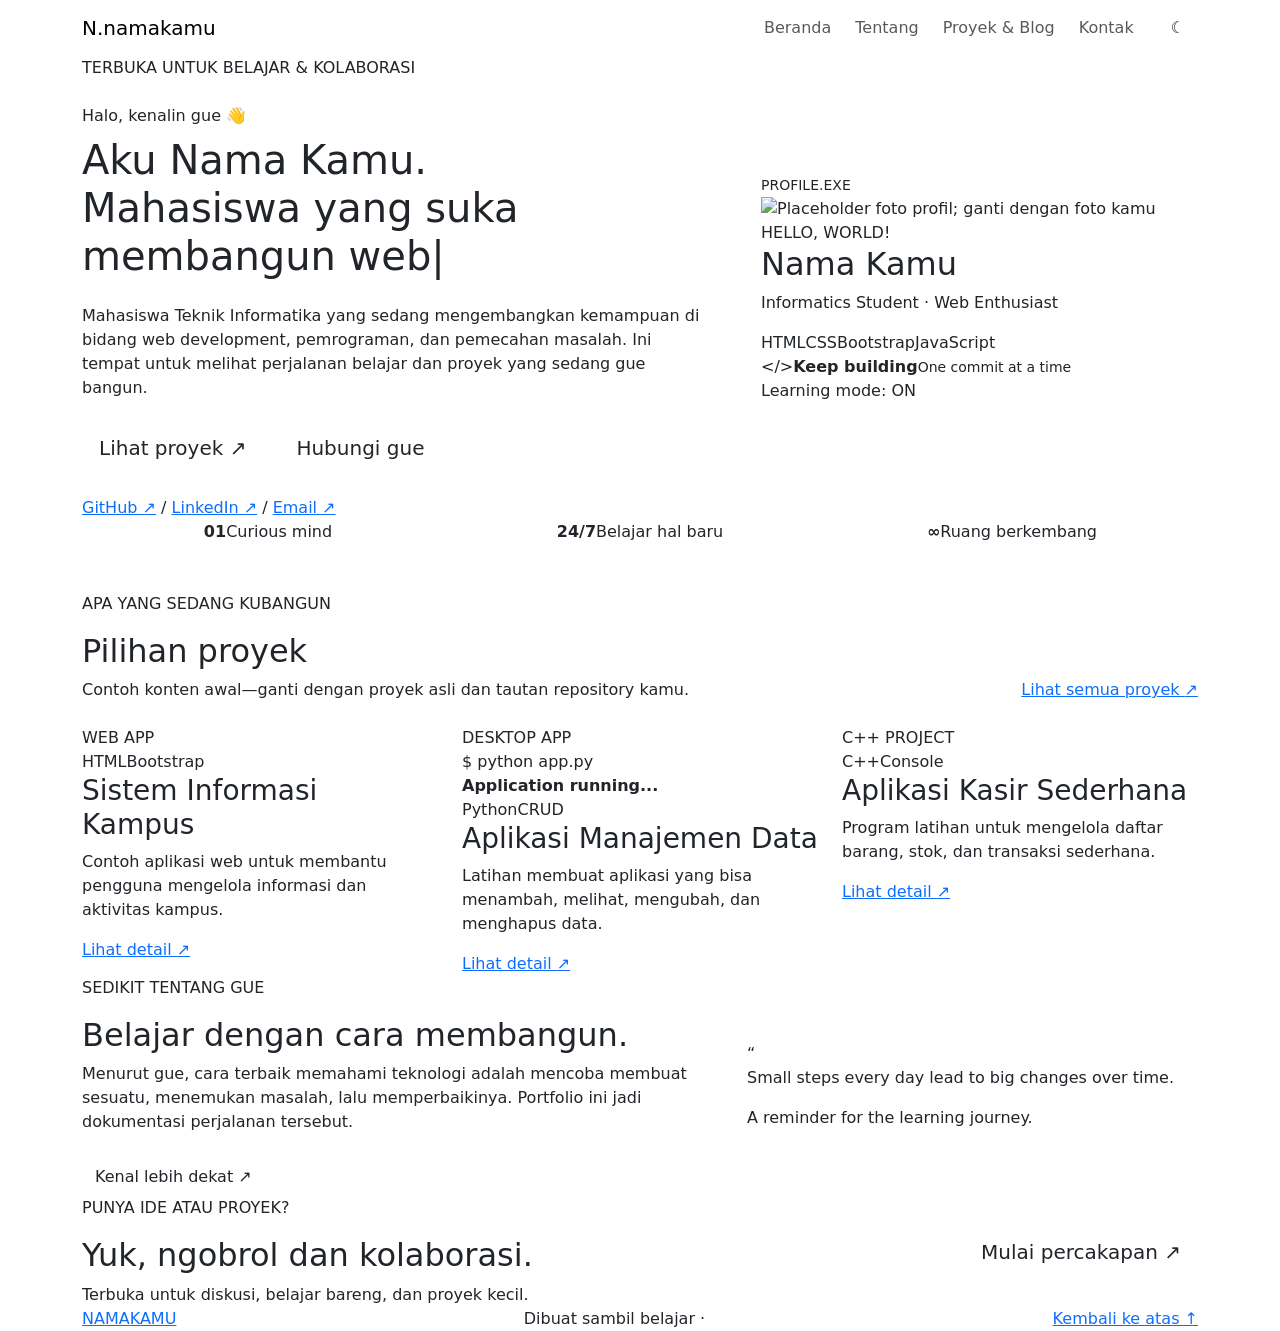
==== index.html @ f9987d11 "add index" ====
<!doctype html>
<html lang="id" data-bs-theme="light">
<head>
  <meta charset="utf-8">
  <meta name="viewport" content="width=device-width, initial-scale=1">
  <meta name="description" content="Portfolio dan CV online mahasiswa Teknik Informatika.">
  <meta name="theme-color" content="#f7f8fc">
  <title>Beranda | Nama Kamu — Portfolio</title>
  <link rel="icon" type="image/svg+xml" href="assets/img/favicon.svg">
  <link href="https://cdn.jsdelivr.net/npm/bootstrap@5.3.8/dist/css/bootstrap.min.css" rel="stylesheet">
  <link rel="stylesheet" href="assets/css/style.css">
</head>
<body data-page="home">
  <div class="top-progress" id="topProgress"></div>
  <nav class="navbar navbar-expand-lg site-navbar sticky-top">
    <div class="container">
      <a class="navbar-brand brand-mark" href="index.html"><span class="brand-symbol">N.</span><span>nama<span class="brand-muted">kamu</span></span></a>
      <button class="navbar-toggler" type="button" data-bs-toggle="collapse" data-bs-target="#mainNav" aria-controls="mainNav" aria-expanded="false" aria-label="Buka navigasi"><span class="navbar-toggler-icon"></span></button>
      <div class="collapse navbar-collapse" id="mainNav">
        <ul class="navbar-nav ms-auto align-items-lg-center gap-lg-2">
          <li class="nav-item"><a class="nav-link" data-nav="home" href="index.html">Beranda</a></li>
          <li class="nav-item"><a class="nav-link" data-nav="about" href="about.html">Tentang</a></li>
          <li class="nav-item"><a class="nav-link" data-nav="blog" href="blog.html">Proyek & Blog</a></li>
          <li class="nav-item"><a class="nav-link" data-nav="contact" href="kontak.html">Kontak</a></li>
          <li class="nav-item ms-lg-2"><button class="btn btn-theme" type="button" data-theme-toggle aria-label="Ubah tema"><span data-theme-icon>☾</span><span class="d-lg-none ms-2" data-theme-label>Mode gelap</span></button></li>
        </ul>
      </div>
    </div>
  </nav>

  <main>
    <section class="hero-section section-pad">
      <div class="container">
        <div class="row align-items-center g-5">
          <div class="col-lg-7 order-2 order-lg-1">
            <div class="eyebrow"><span class="status-dot"></span> TERBUKA UNTUK BELAJAR & KOLABORASI</div>
            <p class="hero-kicker mt-4 mb-2">Halo, kenalin gue 👋</p>
            <h1 class="hero-title">Aku <span class="text-gradient">Nama Kamu.</span><br>Mahasiswa yang suka<br><span class="typed-wrap"><span id="typedRole">membangun web</span><span class="typing-caret">|</span></span></h1>
            <p class="hero-copy mt-4">Mahasiswa Teknik Informatika yang sedang mengembangkan kemampuan di bidang web development, pemrograman, dan pemecahan masalah. Ini tempat untuk melihat perjalanan belajar dan proyek yang sedang gue bangun.</p>
            <div class="d-flex flex-wrap gap-3 mt-4">
              <a class="btn btn-accent btn-lg" href="blog.html">Lihat proyek <span aria-hidden="true">↗</span></a>
              <a class="btn btn-outline-soft btn-lg" href="kontak.html">Hubungi gue</a>
            </div>
            <div class="social-row mt-4">
              <a href="https://github.com/USERNAME" target="_blank" rel="noreferrer">GitHub ↗</a>
              <span class="social-separator">/</span>
              <a href="https://www.linkedin.com/in/USERNAME" target="_blank" rel="noreferrer">LinkedIn ↗</a>
              <span class="social-separator">/</span>
              <a href="mailto:nama@email.com">Email ↗</a>
            </div>
          </div>
          <div class="col-lg-5 order-1 order-lg-2">
            <div class="hero-visual mx-auto">
              <div class="visual-orbit orbit-one"></div><div class="visual-orbit orbit-two"></div>
              <div class="profile-card">
                <div class="profile-card-top"><span></span><span></span><span></span><small>PROFILE.EXE</small></div>
                <img class="profile-photo" src="assets/img/profile-placeholder.svg" alt="Placeholder foto profil; ganti dengan foto kamu">
                <div class="profile-card-body">
                  <span class="mini-label">HELLO, WORLD!</span>
                  <h2>Nama Kamu</h2>
                  <p>Informatics Student · Web Enthusiast</p>
                  <div class="mini-chip-row"><span>HTML</span><span>CSS</span><span>Bootstrap</span><span>JavaScript</span></div>
                </div>
              </div>
              <div class="floating-note note-code"><span class="note-icon">&lt;/&gt;</span><span><strong>Keep building</strong><small>One commit at a time</small></span></div>
              <div class="floating-note note-status"><span class="status-dot"></span><span>Learning mode: ON</span></div>
            </div>
          </div>
        </div>
      </div>
    </section>

    <section class="quick-stats pb-5">
      <div class="container"><div class="stats-panel row g-0 text-center">
        <div class="col-4 stat-item"><strong>01</strong><span>Curious mind</span></div>
        <div class="col-4 stat-item"><strong>24/7</strong><span>Belajar hal baru</span></div>
        <div class="col-4 stat-item"><strong>∞</strong><span>Ruang berkembang</span></div>
      </div></div>
    </section>

    <section class="section-pad section-tint">
      <div class="container">
        <div class="section-heading d-flex flex-column flex-md-row justify-content-between align-items-md-end gap-3 mb-4">
          <div><p class="eyebrow">APA YANG SEDANG KUBANGUN</p><h2 class="section-title">Pilihan <span class="text-gradient">proyek</span></h2><p class="section-subtitle mb-0">Contoh konten awal—ganti dengan proyek asli dan tautan repository kamu.</p></div>
          <a class="text-link" href="blog.html">Lihat semua proyek <span aria-hidden="true">↗</span></a>
        </div>
        <div class="row g-4">
          <div class="col-md-6 col-lg-4"><article class="project-card h-100"><div class="project-art art-purple"><span class="art-label">WEB APP</span><div class="art-window"><i></i><i></i><i></i><div class="art-lines"></div><div class="art-blocks"><b></b><b></b><b></b></div></div></div><div class="project-content"><div class="tag-row"><span>HTML</span><span>Bootstrap</span></div><h3>Sistem Informasi Kampus</h3><p>Contoh aplikasi web untuk membantu pengguna mengelola informasi dan aktivitas kampus.</p><a class="text-link" href="blog.html">Lihat detail <span>↗</span></a></div></article></div>
          <div class="col-md-6 col-lg-4"><article class="project-card h-100"><div class="project-art art-green"><span class="art-label">DESKTOP APP</span><div class="terminal-art"><span>$</span> python app.py<br><b>Application running...</b><div class="terminal-row"></div><div class="terminal-row short"></div></div></div><div class="project-content"><div class="tag-row"><span>Python</span><span>CRUD</span></div><h3>Aplikasi Manajemen Data</h3><p>Latihan membuat aplikasi yang bisa menambah, melihat, mengubah, dan menghapus data.</p><a class="text-link" href="blog.html">Lihat detail <span>↗</span></a></div></article></div>
          <div class="col-md-6 col-lg-4"><article class="project-card h-100"><div class="project-art art-orange"><span class="art-label">C++ PROJECT</span><div class="book-art"><div class="book book-a"></div><div class="book book-b"></div><div class="book book-c"></div></div></div><div class="project-content"><div class="tag-row"><span>C++</span><span>Console</span></div><h3>Aplikasi Kasir Sederhana</h3><p>Program latihan untuk mengelola daftar barang, stok, dan transaksi sederhana.</p><a class="text-link" href="blog.html">Lihat detail <span>↗</span></a></div></article></div>
        </div>
      </div>
    </section>

    <section class="section-pad"><div class="container"><div class="about-strip row align-items-center g-4"><div class="col-lg-7"><p class="eyebrow">SEDIKIT TENTANG GUE</p><h2 class="section-title">Belajar dengan cara <span class="text-gradient">membangun.</span></h2><p class="section-subtitle">Menurut gue, cara terbaik memahami teknologi adalah mencoba membuat sesuatu, menemukan masalah, lalu memperbaikinya. Portfolio ini jadi dokumentasi perjalanan tersebut.</p><a class="btn btn-outline-soft mt-2" href="about.html">Kenal lebih dekat <span>↗</span></a></div><div class="col-lg-5"><div class="quote-card"><span class="quote-mark">“</span><p>Small steps every day lead to big changes over time.</p><span class="quote-caption">A reminder for the learning journey.</span></div></div></div></div></section>

    <section class="section-pad pt-0"><div class="container"><div class="contact-banner d-flex flex-column flex-md-row align-items-md-center justify-content-between gap-4"><div><p class="eyebrow">PUNYA IDE ATAU PROYEK?</p><h2 class="mb-2">Yuk, ngobrol dan <span class="text-gradient">kolaborasi.</span></h2><p class="mb-0 muted-copy">Terbuka untuk diskusi, belajar bareng, dan proyek kecil.</p></div><a class="btn btn-accent btn-lg flex-shrink-0" href="kontak.html">Mulai percakapan ↗</a></div></div></section>
  </main>

  <footer class="site-footer"><div class="container d-flex flex-column flex-md-row align-items-center justify-content-between gap-2"><a class="footer-brand" href="index.html">NAMA<span>KAMU</span></a><p class="mb-0">Dibuat sambil belajar · <span data-year></span></p><a href="#top" class="back-top">Kembali ke atas ↑</a></div></footer>
  <script src="https://cdn.jsdelivr.net/npm/bootstrap@5.3.8/dist/js/bootstrap.bundle.min.js"></script>
  <script src="assets/js/main.js"></script>
</body>
</html>
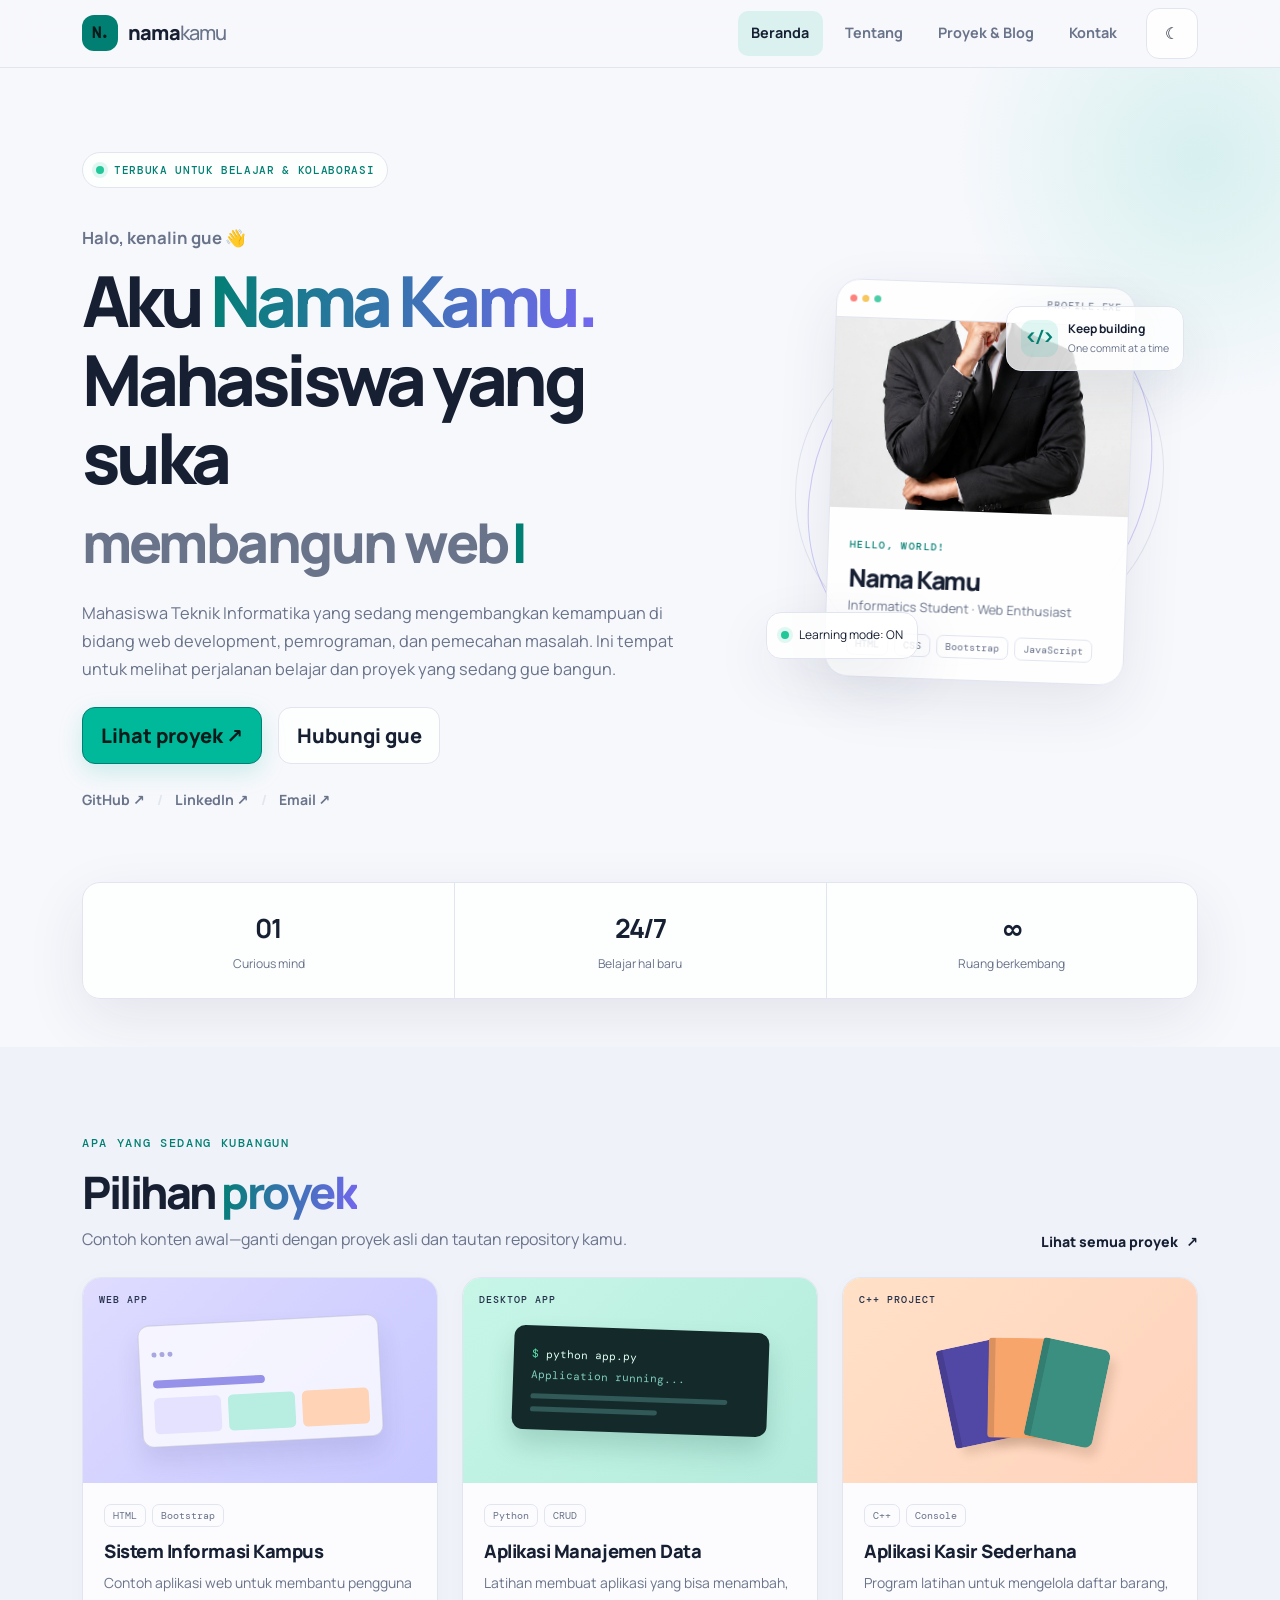
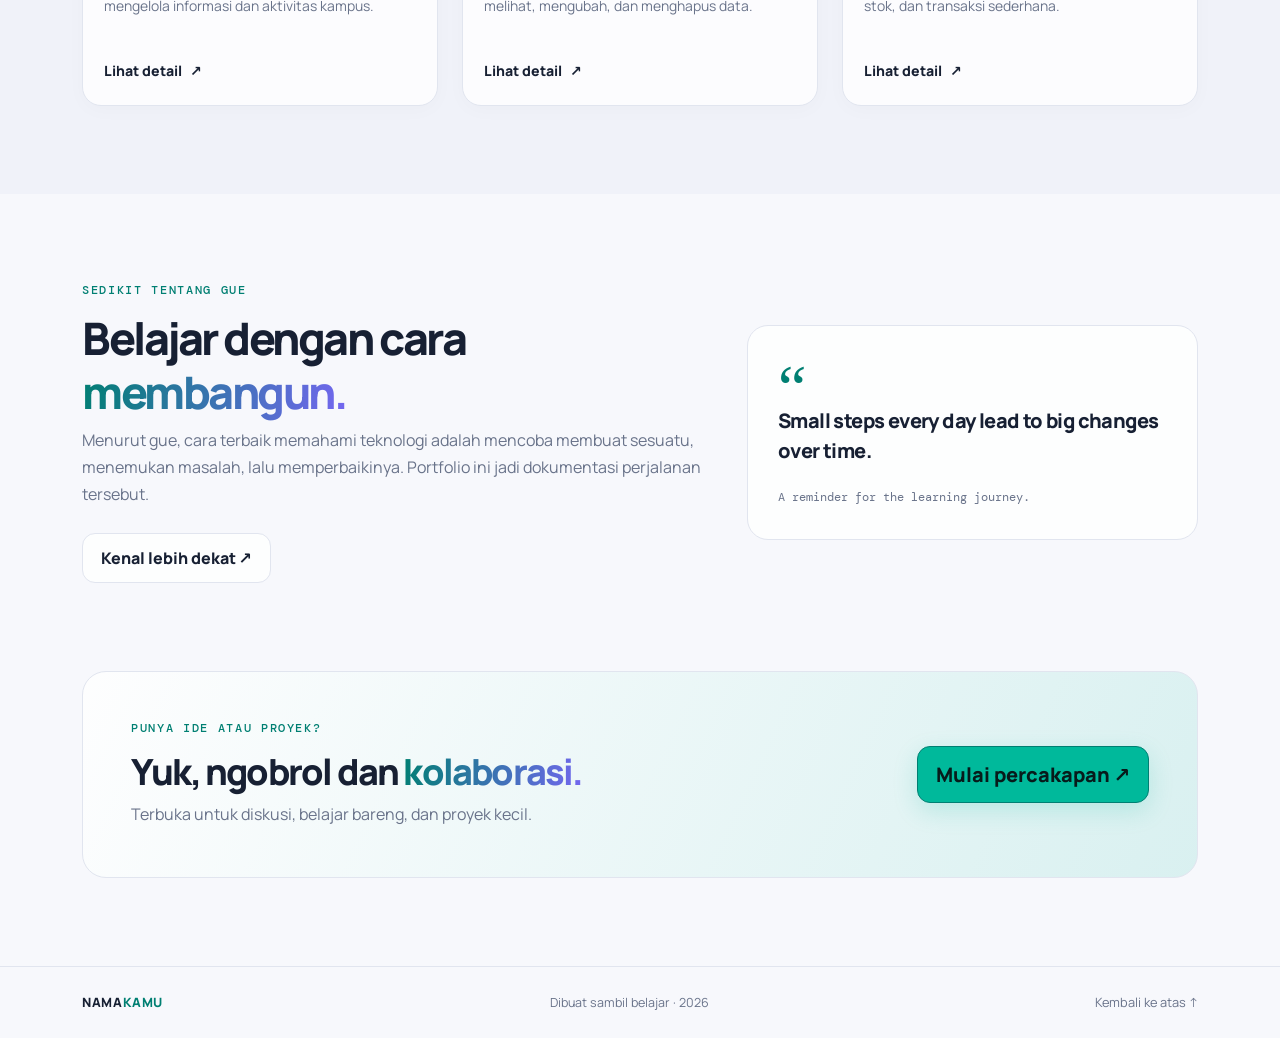
==== commit a7dac7f0: "update CV" ====
--- a/index.html
+++ b/index.html
@@ -6,7 +6,7 @@
   <meta name="description" content="Portfolio dan CV online mahasiswa Teknik Informatika.">
   <meta name="theme-color" content="#f7f8fc">
   <title>Beranda | Nama Kamu — Portfolio</title>
-  <link rel="icon" type="image/svg+xml" href="assets/img/favicon.svg">
+  <link rel="icon" type="image/svg+xml" href="assets/img/logo.webp">
   <link href="https://cdn.jsdelivr.net/npm/bootstrap@5.3.8/dist/css/bootstrap.min.css" rel="stylesheet">
   <link rel="stylesheet" href="assets/css/style.css">
 </head>
@@ -54,7 +54,7 @@
               <div class="visual-orbit orbit-one"></div><div class="visual-orbit orbit-two"></div>
               <div class="profile-card">
                 <div class="profile-card-top"><span></span><span></span><span></span><small>PROFILE.EXE</small></div>
-                <img class="profile-photo" src="assets/img/profile-placeholder.svg" alt="Placeholder foto profil; ganti dengan foto kamu">
+                <img class="profile-photo" src="assets/img/foto-diri.webp" alt="Placeholder foto profil; ganti dengan foto kamu">
                 <div class="profile-card-body">
                   <span class="mini-label">HELLO, WORLD!</span>
                   <h2>Nama Kamu</h2>
--- a/assets/css/style.css
+++ b/assets/css/style.css
@@ -0,0 +1,124 @@
+@import url('https://fonts.googleapis.com/css2?family=DM+Mono:wght@400;500&family=Manrope:wght@400;500;600;700;800&display=swap');
+
+:root {
+  --site-bg: #f7f8fc;
+  --section-bg: #f0f2f9;
+  --card-bg: rgba(255,255,255,.82);
+  --nav-bg: rgba(247,248,252,.88);
+  --text: #172033;
+  --muted: #69738a;
+  --line: #e1e5ef;
+  --accent: #007f72;
+  --accent-bright: #00b99b;
+  --accent-soft: rgba(0,185,155,.12);
+  --purple: #7467f0;
+  --shadow: 0 20px 60px rgba(35,46,80,.09);
+}
+:root[data-bs-theme="dark"] {
+  --site-bg: #0b1020;
+  --section-bg: #10172b;
+  --card-bg: rgba(21,29,51,.92);
+  --nav-bg: rgba(11,16,32,.88);
+  --text: #edf2ff;
+  --muted: #a3aec6;
+  --line: #28324a;
+  --accent: #55e1c4;
+  --accent-bright: #55e1c4;
+  --accent-soft: rgba(85,225,196,.12);
+  --purple: #9e94ff;
+  --shadow: 0 20px 60px rgba(0,0,0,.2);
+  color-scheme: dark;
+}
+* { box-sizing: border-box; }
+html { scroll-behavior: smooth; scroll-padding-top: 88px; }
+body { margin: 0; background: var(--site-bg); color: var(--text); font-family: 'Manrope', system-ui, -apple-system, sans-serif; line-height: 1.7; transition: background .25s ease, color .25s ease; }
+a { color: inherit; }
+::selection { background: rgba(0,185,155,.25); }
+.top-progress { position: fixed; z-index: 1100; top: 0; left: 0; height: 3px; width: 0; background: linear-gradient(90deg,var(--accent-bright),var(--purple)); }
+.site-navbar { background: var(--nav-bg); backdrop-filter: blur(18px); border-bottom: 1px solid var(--line); }
+.brand-mark { display: inline-flex; align-items: center; gap: 10px; font-weight: 800; letter-spacing: -.04em; color: var(--text); }
+.brand-mark:hover { color: var(--text); }
+.brand-symbol { display: inline-grid; place-items: center; width: 36px; height: 36px; border-radius: 12px; background: var(--accent); color: #071b1b; font-family: 'DM Mono', monospace; font-size: 15px; }
+.brand-muted { color: var(--muted); font-weight: 500; }
+.navbar-nav .nav-link { padding: .65rem .85rem !important; font-size: .9rem; font-weight: 700; color: var(--muted); border-radius: 10px; }
+.navbar-nav .nav-link:hover, .navbar-nav .nav-link.active { color: var(--text); background: var(--accent-soft); }
+.btn-theme { border: 1px solid var(--line); color: var(--text); background: var(--card-bg); border-radius: 12px; min-width: 42px; min-height: 42px; }
+.btn-theme:hover { border-color: var(--accent); color: var(--text); }
+.navbar-toggler { border-color: var(--line); }
+:root[data-bs-theme="dark"] .navbar-toggler-icon { filter: invert(1); }
+.section-pad { padding: 88px 0; }
+.hero-section { position: relative; overflow: hidden; padding: 84px 0 70px; }
+.hero-section::before { content: ''; position: absolute; width: 520px; height: 520px; border-radius: 50%; right: -180px; top: -170px; background: radial-gradient(circle,rgba(0,185,155,.13),transparent 68%); pointer-events: none; }
+.eyebrow { color: var(--accent); font: 500 .74rem/1.5 'DM Mono', monospace; letter-spacing: .14em; margin-bottom: 12px; }
+.status-dot { display: inline-block; width: 8px; height: 8px; flex-shrink: 0; border-radius: 50%; background: #23c89a; box-shadow: 0 0 0 4px rgba(35,200,154,.13); }
+.hero-section .eyebrow { display: inline-flex; align-items: center; gap: 10px; padding: 9px 13px; border: 1px solid var(--line); border-radius: 99px; background: var(--card-bg); letter-spacing: .06em; font-size: .68rem; }
+.hero-kicker { font-size: 1.05rem; color: var(--muted); font-weight: 700; }
+.hero-title { font-size: clamp(2.6rem,5.5vw,4.65rem); font-weight: 800; letter-spacing: -.065em; line-height: 1.12; max-width: 760px; }
+.text-gradient { background: linear-gradient(100deg,var(--accent),var(--purple)); -webkit-background-clip: text; background-clip: text; color: transparent; }
+.typed-wrap { color: var(--muted); font-size: .78em; letter-spacing: -.045em; }
+.typing-caret { display: inline-block; color: var(--accent); margin-left: 3px; animation: blink 1s steps(2,start) infinite; }
+@keyframes blink { to { visibility: hidden; } }
+.hero-copy { max-width: 610px; color: var(--muted); font-size: 1.02rem; }
+.btn { font-weight: 800; border-radius: 13px; padding: .78rem 1.1rem; transition: transform .2s ease, box-shadow .2s ease; }
+.btn:hover { transform: translateY(-2px); }
+.btn-accent { border: 1px solid var(--accent); color: #071b1b; background: var(--accent-bright); box-shadow: 0 8px 25px rgba(0,185,155,.18); }
+:root[data-bs-theme="dark"] .btn-accent { color: #071b1b; }
+.btn-accent:hover, .btn-accent:focus { color: #071b1b; background: var(--accent); border-color: var(--accent); box-shadow: 0 12px 30px rgba(0,185,155,.22); }
+.btn-outline-soft { border: 1px solid var(--line); background: var(--card-bg); color: var(--text); }
+.btn-outline-soft:hover { border-color: var(--accent); color: var(--text); background: var(--accent-soft); }
+.social-row { display: flex; align-items: center; gap: 12px; flex-wrap: wrap; font-size: .88rem; font-weight: 700; }
+.social-row a { color: var(--muted); text-decoration: none; }
+.social-row a:hover, .text-link:hover { color: var(--accent); }
+.social-separator { color: var(--line); }
+.hero-visual { position: relative; width: min(100%,400px); min-height: 425px; display: grid; place-items: center; }
+.visual-orbit { position: absolute; border: 1px solid var(--line); border-radius: 50%; transform: rotate(-25deg); }
+.orbit-one { width: 375px; height: 340px; }
+.orbit-two { width: 320px; height: 390px; border-color: rgba(116,103,240,.32); transform: rotate(35deg); }
+.profile-card { position: relative; z-index: 2; width: min(78%,300px); overflow: hidden; border: 1px solid var(--line); border-radius: 24px; background: var(--card-bg); backdrop-filter: blur(20px); box-shadow: var(--shadow); transform: rotate(2deg); }
+.profile-card-top { height: 38px; padding: 0 13px; display: flex; align-items: center; gap: 5px; border-bottom: 1px solid var(--line); }
+.profile-card-top > span { width: 7px; height: 7px; border-radius: 50%; background: #ff7f79; }
+.profile-card-top > span:nth-child(2) { background: #f7c65c; }.profile-card-top > span:nth-child(3) { background: #4bcea7; }
+.profile-card-top small { margin-left: auto; font: 10px 'DM Mono',monospace; letter-spacing: .08em; color: var(--muted); }
+.profile-photo { display: block; width: 100%; height: 190px; object-fit: cover; background: linear-gradient(135deg,#d4faf0,#e1deff); }
+.profile-card-body { padding: 21px; }
+.mini-label { color: var(--accent); font: 500 .65rem 'DM Mono',monospace; letter-spacing: .13em; }
+.profile-card-body h2 { margin: 7px 0 2px; font-size: 1.55rem; font-weight: 800; letter-spacing: -.05em; }
+.profile-card-body p { margin-bottom: 15px; color: var(--muted); font-size: .8rem; }
+.mini-chip-row { display: flex; flex-wrap: wrap; gap: 6px; }
+.mini-chip-row span, .tag-row span { padding: 4px 8px; border: 1px solid var(--line); border-radius: 7px; color: var(--muted); font: .65rem 'DM Mono',monospace; }
+.floating-note { position: absolute; z-index: 4; display: flex; align-items: center; gap: 10px; padding: 12px 14px; border: 1px solid var(--line); border-radius: 15px; background: var(--card-bg); box-shadow: var(--shadow); font-size: .75rem; }
+.note-code { top: 36px; right: -4px; }.note-icon { display: grid; place-items: center; width: 37px; height: 37px; background: var(--accent-soft); color: var(--accent); border-radius: 11px; font: 700 .95rem 'DM Mono',monospace; }
+.floating-note strong, .floating-note small { display: block; }.floating-note small { color: var(--muted); margin-top: 1px; }.note-status { bottom: 36px; left: -14px; }
+.stats-panel { overflow: hidden; border: 1px solid var(--line); background: var(--card-bg); border-radius: 18px; box-shadow: var(--shadow); }
+.stat-item { padding: 23px 12px; display: flex; flex-direction: column; gap: 3px; }.stat-item + .stat-item { border-left: 1px solid var(--line); }.stat-item strong { font-size: 1.65rem; letter-spacing: -.05em; }.stat-item span { color: var(--muted); font-size: .76rem; }
+.section-tint { background: var(--section-bg); }
+.section-title { font-size: clamp(1.85rem,4vw,2.8rem); font-weight: 800; letter-spacing: -.055em; line-height: 1.2; }
+.section-subtitle, .muted-copy { color: var(--muted); }
+.section-subtitle { max-width: 670px; }
+.text-link { display: inline-flex; align-items: center; gap: 8px; font-weight: 800; font-size: .88rem; text-decoration: none; color: var(--text); transition: color .2s ease; }
+.project-card { overflow: hidden; border: 1px solid var(--line); border-radius: 19px; background: var(--card-bg); box-shadow: 0 4px 20px rgba(20,32,60,.025); transition: transform .25s ease, box-shadow .25s ease, border-color .25s ease; }
+.project-card:hover { transform: translateY(-6px); border-color: rgba(0,185,155,.45); box-shadow: var(--shadow); }
+.project-art { position: relative; height: 205px; display: grid; place-items: center; overflow: hidden; }
+.art-purple { background: linear-gradient(135deg,#dfdcff,#c6c7ff); }.art-green { background: linear-gradient(135deg,#c7f6e7,#b4ebdc); }.art-orange { background: linear-gradient(135deg,#ffe1c7,#ffd2bc); }.art-blue { background: linear-gradient(135deg,#c5e7ff,#d9ddff); }.art-yellow { background: linear-gradient(135deg,#fff0ba,#ffe0a4); }.art-pink { background: linear-gradient(135deg,#ffd5e7,#dfd5ff); }
+.art-label { position: absolute; top: 15px; left: 16px; font: 500 .62rem 'DM Mono',monospace; color: #24304b; letter-spacing: .1em; }
+.art-window { width: 68%; min-height: 122px; border: 1px solid rgba(45,45,88,.17); border-radius: 11px; background: rgba(255,255,255,.75); box-shadow: 0 15px 25px rgba(61,58,120,.12); padding: 12px; transform: rotate(-3deg); }
+.art-window i { display: inline-block; width: 5px; height: 5px; margin-right: 3px; border-radius: 50%; background: #a9a7df; }.art-lines { width: 52%; height: 8px; margin: 15px 0 10px; border-radius: 10px; background: #9692e9; }.art-blocks { display: flex; gap: 7px; }.art-blocks b { display: block; height: 36px; flex: 1; border-radius: 5px; background: #e5e2ff; }.art-blocks b:nth-child(2) { background: #b7eee1; }.art-blocks b:nth-child(3) { background: #ffd3b6; }
+.terminal-art { width: 72%; padding: 18px; border-radius: 11px; background: #142a2a; color: #e1fff4; box-shadow: 0 15px 26px rgba(30,90,75,.2); font: .69rem/1.9 'DM Mono',monospace; transform: rotate(2deg); }.terminal-art > span { color: #59e3ac; }.terminal-art > b { color: #82cfc0; font-weight: 400; }.terminal-row { height: 5px; margin-top: 8px; border-radius: 9px; background: #315957; width: 90%; }.terminal-row.short { width: 58%; }
+.book-art { position: relative; width: 170px; height: 135px; }.book { position: absolute; bottom: 5px; width: 69px; height: 100px; border-radius: 4px 8px 8px 4px; box-shadow: 7px 8px 10px rgba(91,51,28,.15); border-left: 7px solid rgba(0,0,0,.12); }.book-a { left: 10px; transform: rotate(-12deg); background: #5147a5; }.book-b { left: 53px; bottom: 10px; transform: rotate(1deg); background: #f8a56b; }.book-c { left: 98px; transform: rotate(12deg); background: #3a8f80; }
+.browser-art { width: 69%; height: 127px; position: relative; background: rgba(255,255,255,.85); border: 1px solid rgba(43,61,97,.16); border-radius: 10px; box-shadow: 0 14px 24px rgba(43,61,97,.12); transform: rotate(3deg); }.browser-head { height: 18px; border-bottom: 1px solid #dfe3ee; }.browser-avatar { margin: 15px; float: left; width: 42px; height: 42px; border-radius: 50%; background: linear-gradient(135deg,#a7e9d8,#aba2f5); }.browser-lines { padding-top: 16px; }.browser-lines i { display: block; width: 54%; height: 5px; border-radius: 9px; background: #ccd2e6; margin-bottom: 7px; }.browser-lines i:first-child { width: 70%; background: #8c85e7; }
+.notes-art { display: flex; flex-direction: column; width: 62%; min-height: 123px; padding: 15px 20px; border-radius: 8px; background: #fffdf5; color: #32384b; box-shadow: 0 12px 22px rgba(101,78,28,.12); transform: rotate(-3deg); }.notes-art b { font: 1.15rem 'DM Mono',monospace; color: #8475d6; }.notes-art span { font-weight: 800; font-size: .85rem; margin-bottom: 6px; }.notes-art i { display: block; width: 90%; height: 4px; background: #e8e4d5; border-radius: 5px; margin: 4px 0; }.notes-art i:last-child { width: 60%; }
+.project-content { padding: 21px; }.tag-row { display: flex; gap: 6px; flex-wrap: wrap; margin-bottom: 13px; }.project-content h2, .project-content h3 { font-size: 1.15rem; letter-spacing: -.025em; font-weight: 800; }.project-content p { min-height: 70px; color: var(--muted); font-size: .87rem; }.project-actions { display: flex; justify-content: space-between; align-items: center; flex-wrap: wrap; gap: 12px; margin-top: 18px; }.code-link { font-size: .78rem; color: var(--muted); text-decoration: none; }
+.quote-card { padding: 30px; border-radius: 21px; background: var(--card-bg); border: 1px solid var(--line); }.quote-mark { color: var(--accent); display: block; font-size: 4rem; height: 50px; line-height: 1; font-family: Georgia,serif; }.quote-card p { font-size: 1.25rem; line-height: 1.5; font-weight: 800; letter-spacing: -.03em; }.quote-caption { color: var(--muted); font: .72rem 'DM Mono',monospace; }
+.contact-banner { padding: clamp(25px,5vw,48px); border: 1px solid var(--line); border-radius: 24px; background: linear-gradient(115deg,var(--card-bg),var(--accent-soft)); }
+.contact-banner h2 { font-size: clamp(1.5rem,3vw,2.25rem); font-weight: 800; letter-spacing: -.05em; }
+.site-footer { border-top: 1px solid var(--line); padding: 25px 0; font-size: .8rem; color: var(--muted); }.footer-brand { text-decoration: none; font-weight: 800; letter-spacing: .05em; color: var(--text); }.footer-brand span { color: var(--accent); }.site-footer p { font-size: .78rem; }.back-top { color: var(--muted); text-decoration: none; }.back-top:hover { color: var(--accent); }
+.page-hero { padding: 78px 0 42px; }.page-title { font-size: clamp(2.7rem,6vw,4.6rem); font-weight: 800; letter-spacing: -.07em; line-height: 1.1; }.page-intro { max-width: 650px; color: var(--muted); font-size: 1.05rem; margin-top: 18px; }
+.surface-card { border: 1px solid var(--line); border-radius: 20px; padding: clamp(22px,3.5vw,36px); background: var(--card-bg); }.about-profile { text-align: center; }.about-avatar { width: 130px; height: 130px; object-fit: cover; border-radius: 32px; border: 1px solid var(--line); margin: 0 auto 18px; }.about-profile h2 { font-size: 1.5rem; font-weight: 800; }.profile-divider { height: 1px; background: var(--line); margin: 22px 0; }.about-profile p { text-align: left; font-size: .9rem; }.detail-label { color: var(--muted); font: .67rem 'DM Mono',monospace; letter-spacing: .08em; }
+.skill-card { height: 100%; padding: 22px; border: 1px solid var(--line); border-radius: 17px; background: var(--card-bg); transition: transform .2s ease,border-color .2s ease; }.skill-card:hover { transform: translateY(-4px); border-color: var(--accent); }.skill-icon { display: grid; place-items: center; width: 44px; height: 44px; margin-bottom: 18px; border-radius: 13px; color: var(--accent); background: var(--accent-soft); font: 700 .82rem 'DM Mono',monospace; }.skill-card h3 { font-size: 1rem; font-weight: 800; }.skill-card p { color: var(--muted); font-size: .8rem; margin: 0; }
+.timeline { max-width: 800px; border-left: 1px solid var(--line); margin-left: 9px; padding-left: 30px; }.timeline-item { position: relative; padding-bottom: 30px; }.timeline-item:last-child { padding-bottom: 0; }.timeline-dot { position: absolute; left: -36px; top: 5px; width: 11px; height: 11px; border: 3px solid var(--site-bg); box-sizing: content-box; border-radius: 50%; background: var(--accent); box-shadow: 0 0 0 1px var(--accent); }.timeline-meta { font: .7rem 'DM Mono',monospace; letter-spacing: .1em; color: var(--accent); margin-bottom: 6px; }.timeline-item h3 { font-size: 1.13rem; font-weight: 800; }.timeline-item p { color: var(--muted); margin-bottom: 0; max-width: 680px; }
+.filter-toolbar { border-bottom: 1px solid var(--line); padding-bottom: 20px; }.filter-group { display: flex; flex-wrap: wrap; gap: 8px; }.filter-btn { border: 1px solid var(--line); border-radius: 999px; padding: 8px 15px; color: var(--muted); background: var(--card-bg); font-size: .82rem; font-weight: 800; }.filter-btn:hover,.filter-btn.is-active { border-color: var(--accent); color: var(--text); background: var(--accent-soft); }.project-item[hidden] { display: none !important; }.empty-state { padding: 28px; text-align: center; border: 1px dashed var(--line); border-radius: 16px; color: var(--muted); }
+.contact-info-card { padding: clamp(22px,3.5vw,36px); border: 1px solid var(--line); border-radius: 20px; background: var(--section-bg); }.contact-info-card h2 { font-size: 1.5rem; font-weight: 800; }.contact-detail { display: flex; align-items: center; gap: 13px; padding: 18px 0; border-bottom: 1px solid var(--line); }.contact-icon { display: grid; place-items: center; flex: 0 0 42px; height: 42px; border: 1px solid var(--line); border-radius: 12px; color: var(--accent); background: var(--card-bg); font: 700 .83rem 'DM Mono',monospace; }.contact-detail div { min-width: 0; flex: 1; }.contact-detail small { display: block; font: .65rem 'DM Mono',monospace; color: var(--muted); letter-spacing: .1em; margin-bottom: 3px; }.contact-detail a { text-decoration: none; font-size: .84rem; font-weight: 800; overflow-wrap: anywhere; }.contact-detail a:hover { color: var(--accent); }.copy-btn { border: 1px solid var(--line); border-radius: 9px; color: var(--muted); background: var(--card-bg); width: 35px; height: 35px; }.copy-btn:hover { color: var(--accent); border-color: var(--accent); }.availability-note { display: flex; align-items: center; gap: 10px; margin-top: 24px; padding: 13px; border-radius: 12px; background: var(--accent-soft); color: var(--text); font-size: .78rem; }.copy-feedback { color: var(--accent); margin-top: 9px; }
+.form-label { font-size: .83rem; font-weight: 800; }.custom-input { border-color: var(--line); border-radius: 12px; padding: 12px 14px; background-color: var(--site-bg); color: var(--text); }.custom-input:focus { background-color: var(--site-bg); color: var(--text); border-color: var(--accent); box-shadow: 0 0 0 .2rem var(--accent-soft); }.custom-input::placeholder { color: var(--muted); opacity: .75; }.form-control.is-invalid,.was-validated .form-control:invalid { border-color: #dc5261; }
+@media (max-width: 991.98px) { .section-pad { padding: 68px 0; }.hero-section { padding-top: 58px; }.hero-visual { min-height: 385px; }.note-code { right: 0; }.note-status { left: 0; }.navbar-collapse { padding: 10px 0 14px; }.navbar-nav .nav-link { padding-left: 12px !important; } }
+@media (max-width: 575.98px) { .section-pad { padding: 55px 0; }.hero-section { padding-top: 42px; }.hero-title { font-size: clamp(2.45rem,12vw,3.55rem); }.hero-visual { min-height: 350px; }.profile-card { width: 76%; }.profile-photo { height: 160px; }.orbit-one { width: 300px; height: 290px; }.orbit-two { width: 260px; height: 330px; }.floating-note { padding: 9px 10px; }.note-code { top: 20px; right: -2px; }.note-status { bottom: 22px; left: -2px; }.stat-item { padding: 18px 5px; }.stat-item strong { font-size: 1.3rem; }.stat-item span { font-size: .65rem; }.project-content p { min-height: 0; }.page-hero { padding: 54px 0 30px; } }
+@media (prefers-reduced-motion: reduce) { *,*::before,*::after { scroll-behavior: auto !important; animation-duration: .01ms !important; animation-iteration-count: 1 !important; transition-duration: .01ms !important; } }
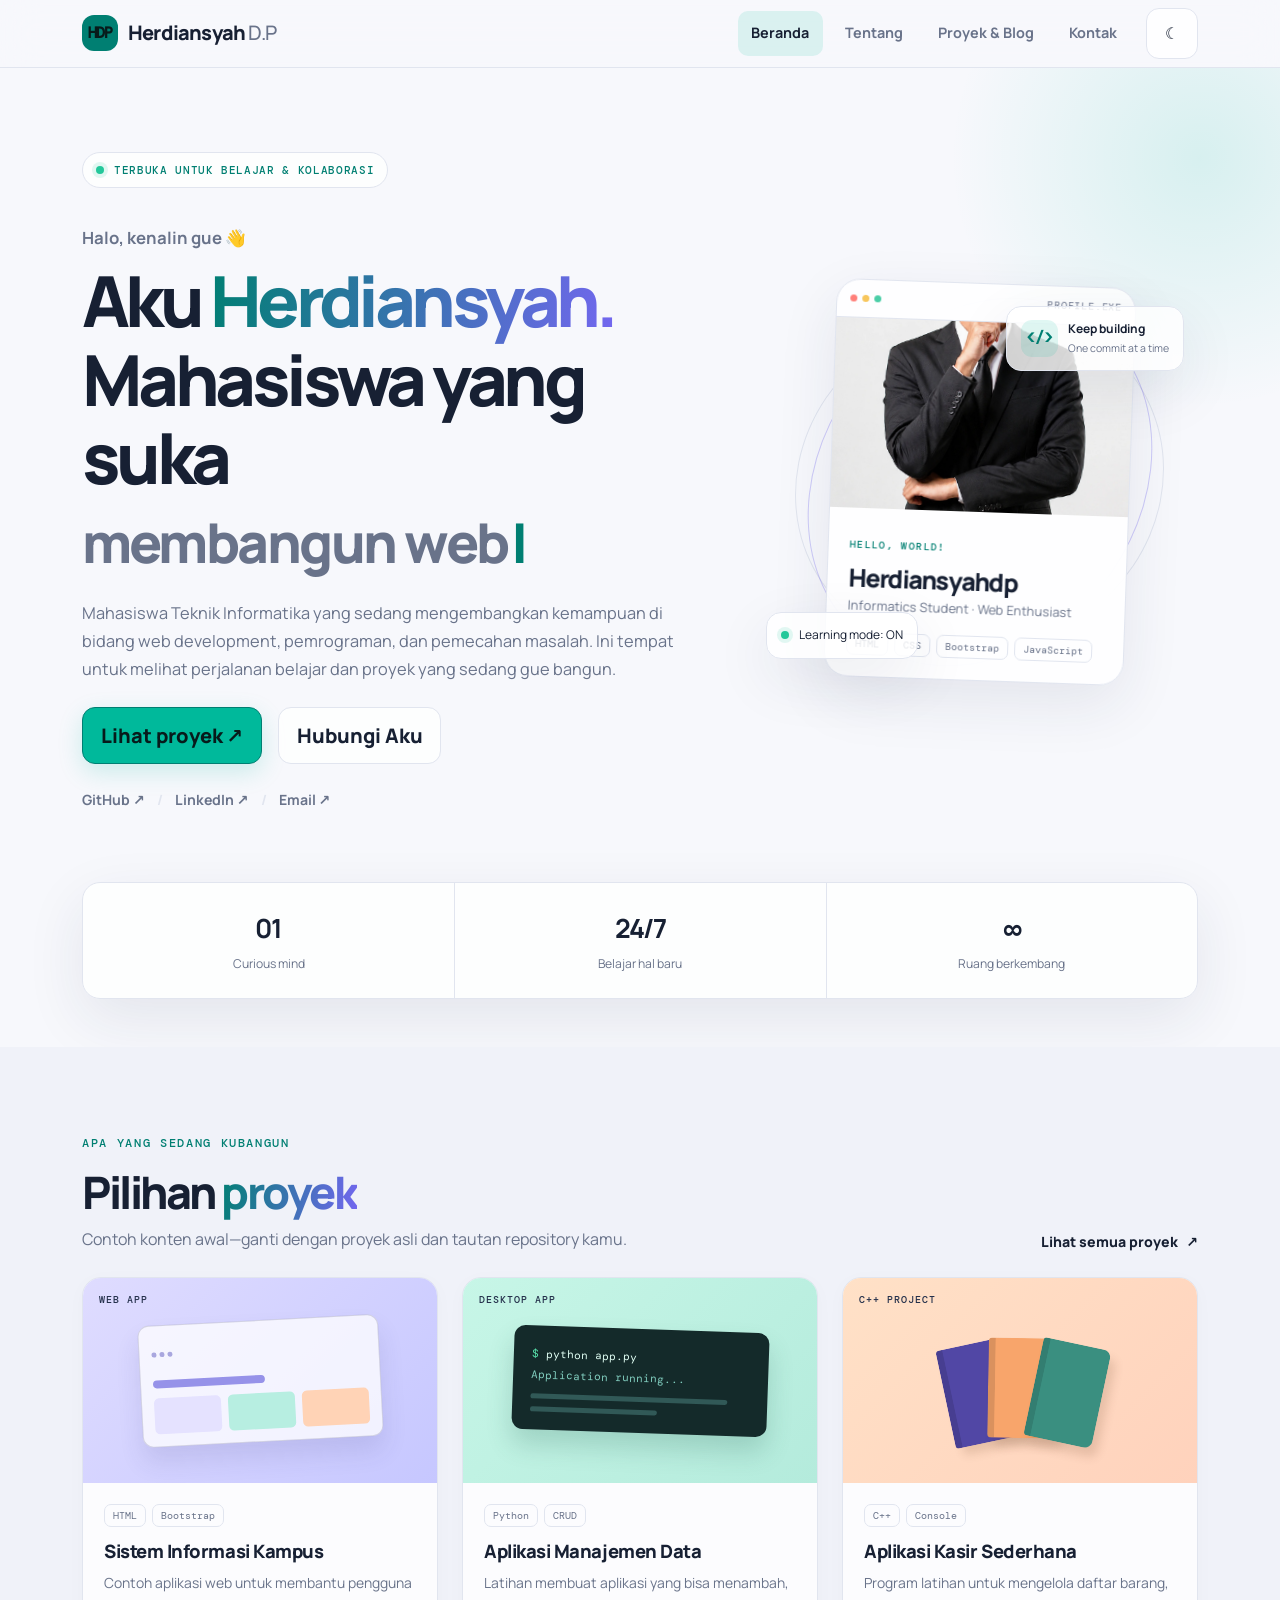
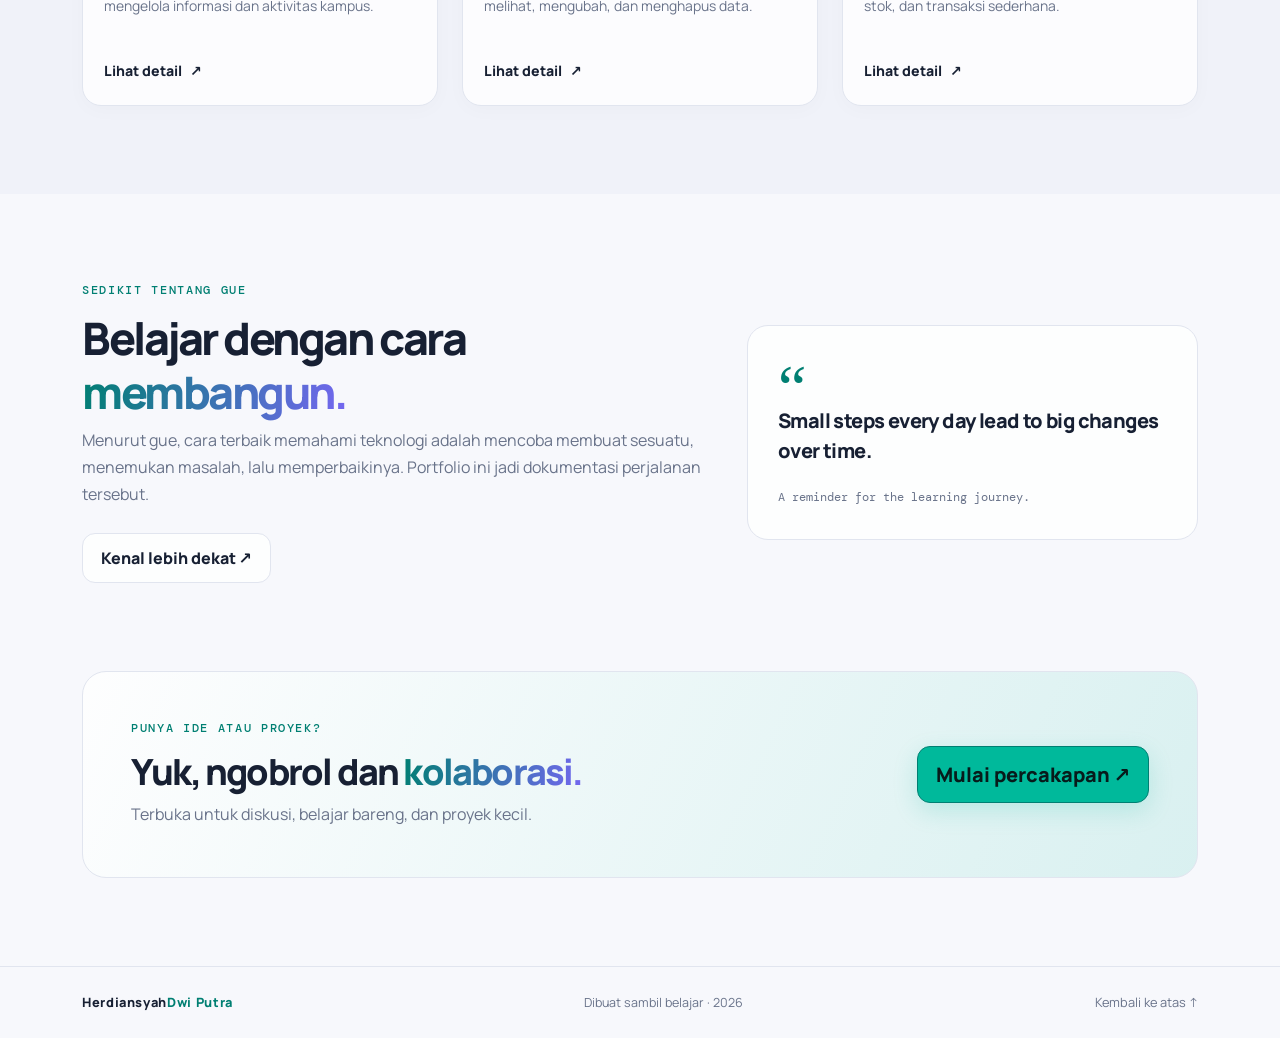
==== commit 8acf7fd3: "update index" ====
--- a/index.html
+++ b/index.html
@@ -5,8 +5,8 @@
   <meta name="viewport" content="width=device-width, initial-scale=1">
   <meta name="description" content="Portfolio dan CV online mahasiswa Teknik Informatika.">
   <meta name="theme-color" content="#f7f8fc">
-  <title>Beranda | Nama Kamu — Portfolio</title>
-  <link rel="icon" type="image/svg+xml" href="assets/img/logo.webp">
+  <title>Beranda | CV — Portfolio</title>
+  <link rel="icon" type="image/svg+xml" href="assets/img/logo.svg">
   <link href="https://cdn.jsdelivr.net/npm/bootstrap@5.3.8/dist/css/bootstrap.min.css" rel="stylesheet">
   <link rel="stylesheet" href="assets/css/style.css">
 </head>
@@ -14,7 +14,7 @@
   <div class="top-progress" id="topProgress"></div>
   <nav class="navbar navbar-expand-lg site-navbar sticky-top">
     <div class="container">
-      <a class="navbar-brand brand-mark" href="index.html"><span class="brand-symbol">N.</span><span>nama<span class="brand-muted">kamu</span></span></a>
+      <a class="navbar-brand brand-mark" href="index.html"><span class="brand-symbol">HDP</span><span>Herdiansyah <span class="brand-muted">D.P</span></span></a>
       <button class="navbar-toggler" type="button" data-bs-toggle="collapse" data-bs-target="#mainNav" aria-controls="mainNav" aria-expanded="false" aria-label="Buka navigasi"><span class="navbar-toggler-icon"></span></button>
       <div class="collapse navbar-collapse" id="mainNav">
         <ul class="navbar-nav ms-auto align-items-lg-center gap-lg-2">
@@ -35,18 +35,18 @@
           <div class="col-lg-7 order-2 order-lg-1">
             <div class="eyebrow"><span class="status-dot"></span> TERBUKA UNTUK BELAJAR & KOLABORASI</div>
             <p class="hero-kicker mt-4 mb-2">Halo, kenalin gue 👋</p>
-            <h1 class="hero-title">Aku <span class="text-gradient">Nama Kamu.</span><br>Mahasiswa yang suka<br><span class="typed-wrap"><span id="typedRole">membangun web</span><span class="typing-caret">|</span></span></h1>
+            <h1 class="hero-title">Aku <span class="text-gradient">Herdiansyah.</span><br>Mahasiswa yang suka<br><span class="typed-wrap"><span id="typedRole">membangun web</span><span class="typing-caret">|</span></span></h1>
             <p class="hero-copy mt-4">Mahasiswa Teknik Informatika yang sedang mengembangkan kemampuan di bidang web development, pemrograman, dan pemecahan masalah. Ini tempat untuk melihat perjalanan belajar dan proyek yang sedang gue bangun.</p>
             <div class="d-flex flex-wrap gap-3 mt-4">
               <a class="btn btn-accent btn-lg" href="blog.html">Lihat proyek <span aria-hidden="true">↗</span></a>
-              <a class="btn btn-outline-soft btn-lg" href="kontak.html">Hubungi gue</a>
+              <a class="btn btn-outline-soft btn-lg" href="kontak.html">Hubungi Aku</a>
             </div>
             <div class="social-row mt-4">
               <a href="https://github.com/USERNAME" target="_blank" rel="noreferrer">GitHub ↗</a>
               <span class="social-separator">/</span>
               <a href="https://www.linkedin.com/in/USERNAME" target="_blank" rel="noreferrer">LinkedIn ↗</a>
               <span class="social-separator">/</span>
-              <a href="mailto:nama@email.com">Email ↗</a>
+              <a href="mailto:herdiansyahdp99@email.com">Email ↗</a>
             </div>
           </div>
           <div class="col-lg-5 order-1 order-lg-2">
@@ -57,7 +57,7 @@
                 <img class="profile-photo" src="assets/img/foto-diri.webp" alt="Placeholder foto profil; ganti dengan foto kamu">
                 <div class="profile-card-body">
                   <span class="mini-label">HELLO, WORLD!</span>
-                  <h2>Nama Kamu</h2>
+                  <h2>Herdiansyahdp</h2>
                   <p>Informatics Student · Web Enthusiast</p>
                   <div class="mini-chip-row"><span>HTML</span><span>CSS</span><span>Bootstrap</span><span>JavaScript</span></div>
                 </div>
@@ -97,7 +97,7 @@
     <section class="section-pad pt-0"><div class="container"><div class="contact-banner d-flex flex-column flex-md-row align-items-md-center justify-content-between gap-4"><div><p class="eyebrow">PUNYA IDE ATAU PROYEK?</p><h2 class="mb-2">Yuk, ngobrol dan <span class="text-gradient">kolaborasi.</span></h2><p class="mb-0 muted-copy">Terbuka untuk diskusi, belajar bareng, dan proyek kecil.</p></div><a class="btn btn-accent btn-lg flex-shrink-0" href="kontak.html">Mulai percakapan ↗</a></div></div></section>
   </main>
 
-  <footer class="site-footer"><div class="container d-flex flex-column flex-md-row align-items-center justify-content-between gap-2"><a class="footer-brand" href="index.html">NAMA<span>KAMU</span></a><p class="mb-0">Dibuat sambil belajar · <span data-year></span></p><a href="#top" class="back-top">Kembali ke atas ↑</a></div></footer>
+  <footer class="site-footer"><div class="container d-flex flex-column flex-md-row align-items-center justify-content-between gap-2"><a class="footer-brand" href="index.html">Herdiansyah<span>Dwi Putra</span></a><p class="mb-0">Dibuat sambil belajar · <span data-year></span></p><a href="#top" class="back-top">Kembali ke atas ↑</a></div></footer>
   <script src="https://cdn.jsdelivr.net/npm/bootstrap@5.3.8/dist/js/bootstrap.bundle.min.js"></script>
   <script src="assets/js/main.js"></script>
 </body>
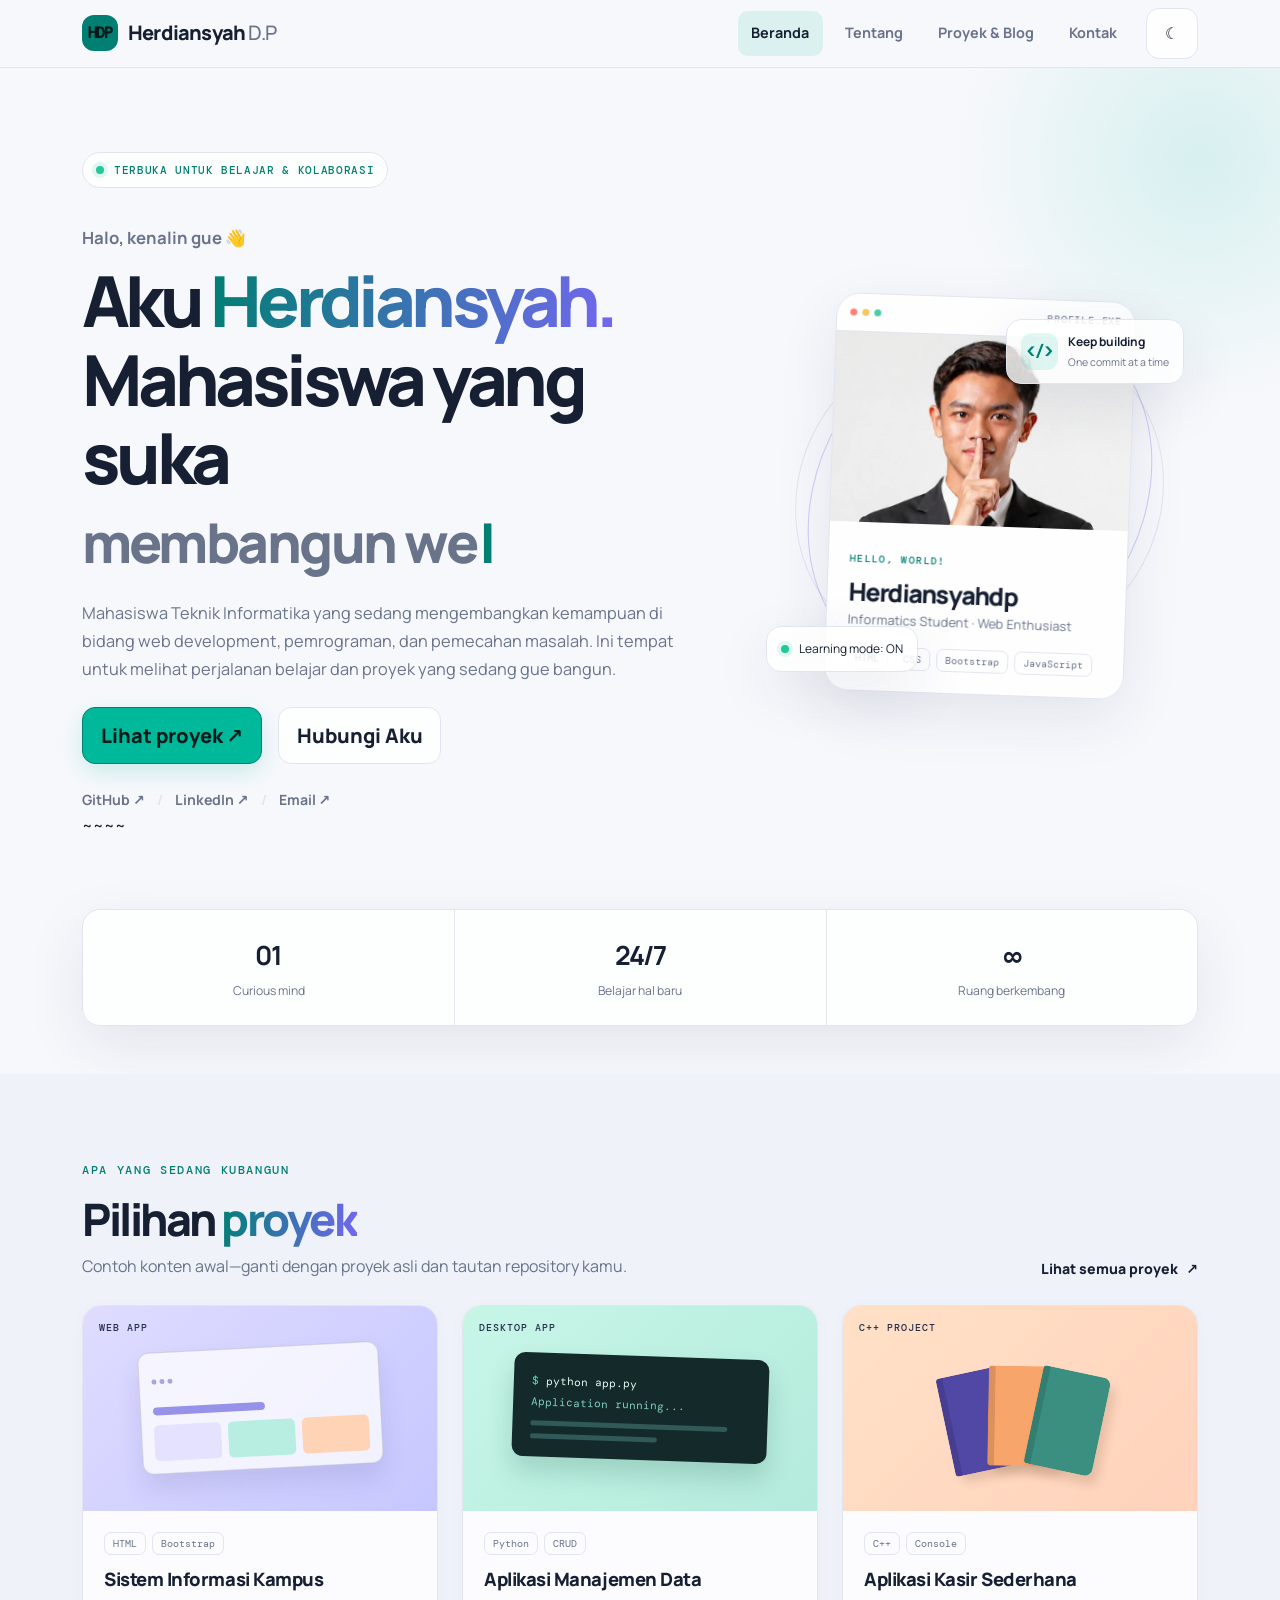
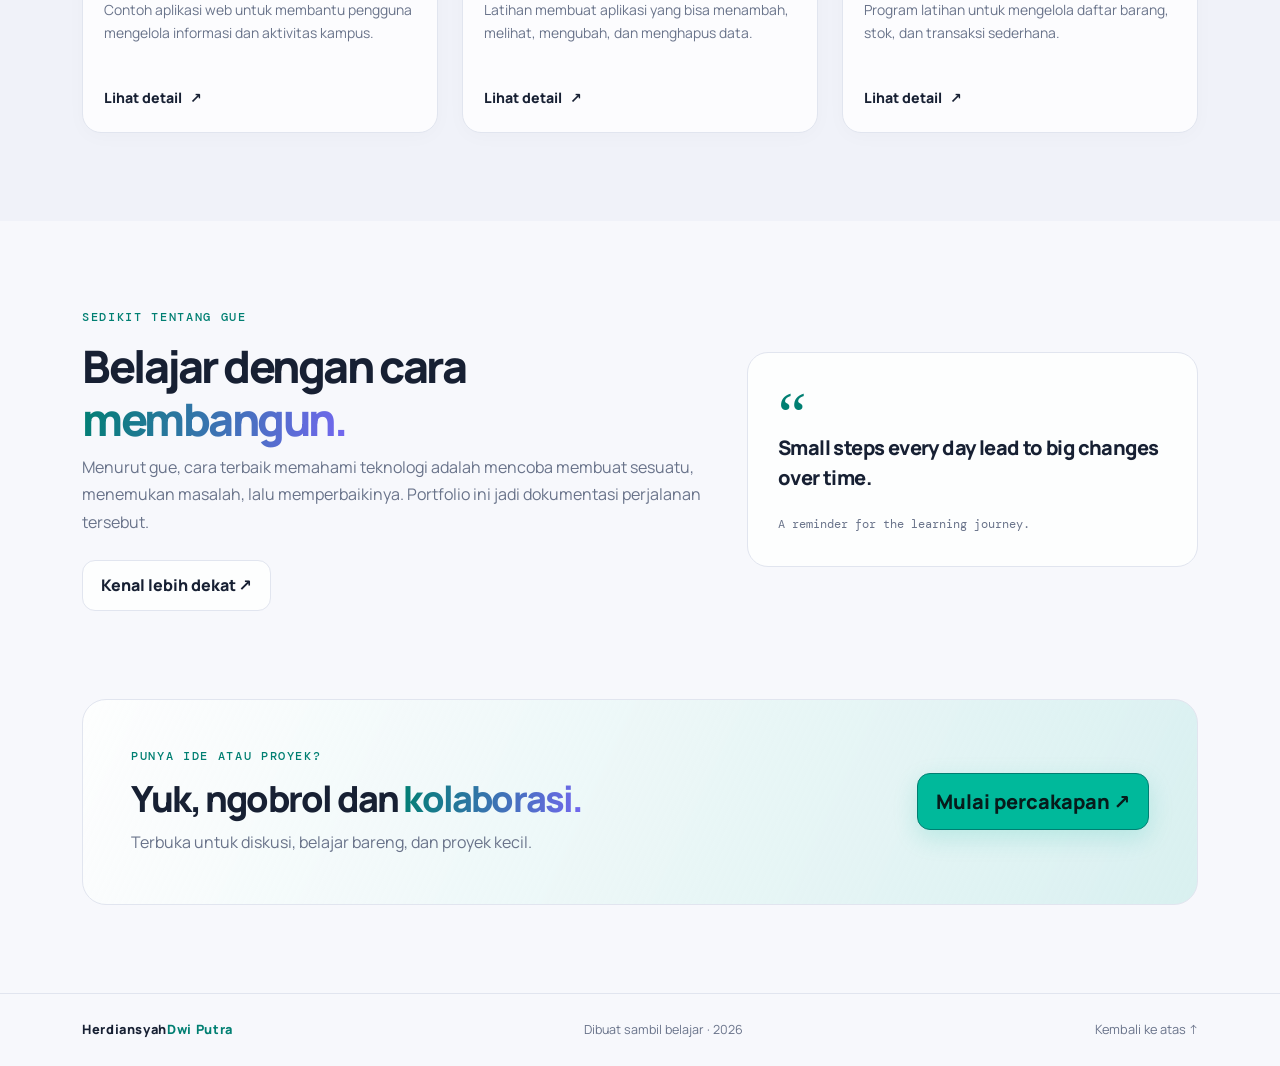
==== commit 6214e90e: "update kontak" ====
--- a/index.html
+++ b/index.html
@@ -47,7 +47,7 @@
               <a href="https://www.linkedin.com/in/USERNAME" target="_blank" rel="noreferrer">LinkedIn ↗</a>
               <span class="social-separator">/</span>
               <a href="mailto:herdiansyahdp99@email.com">Email ↗</a>
-            </div>
+            </div>~~~~
           </div>
           <div class="col-lg-5 order-1 order-lg-2">
             <div class="hero-visual mx-auto">
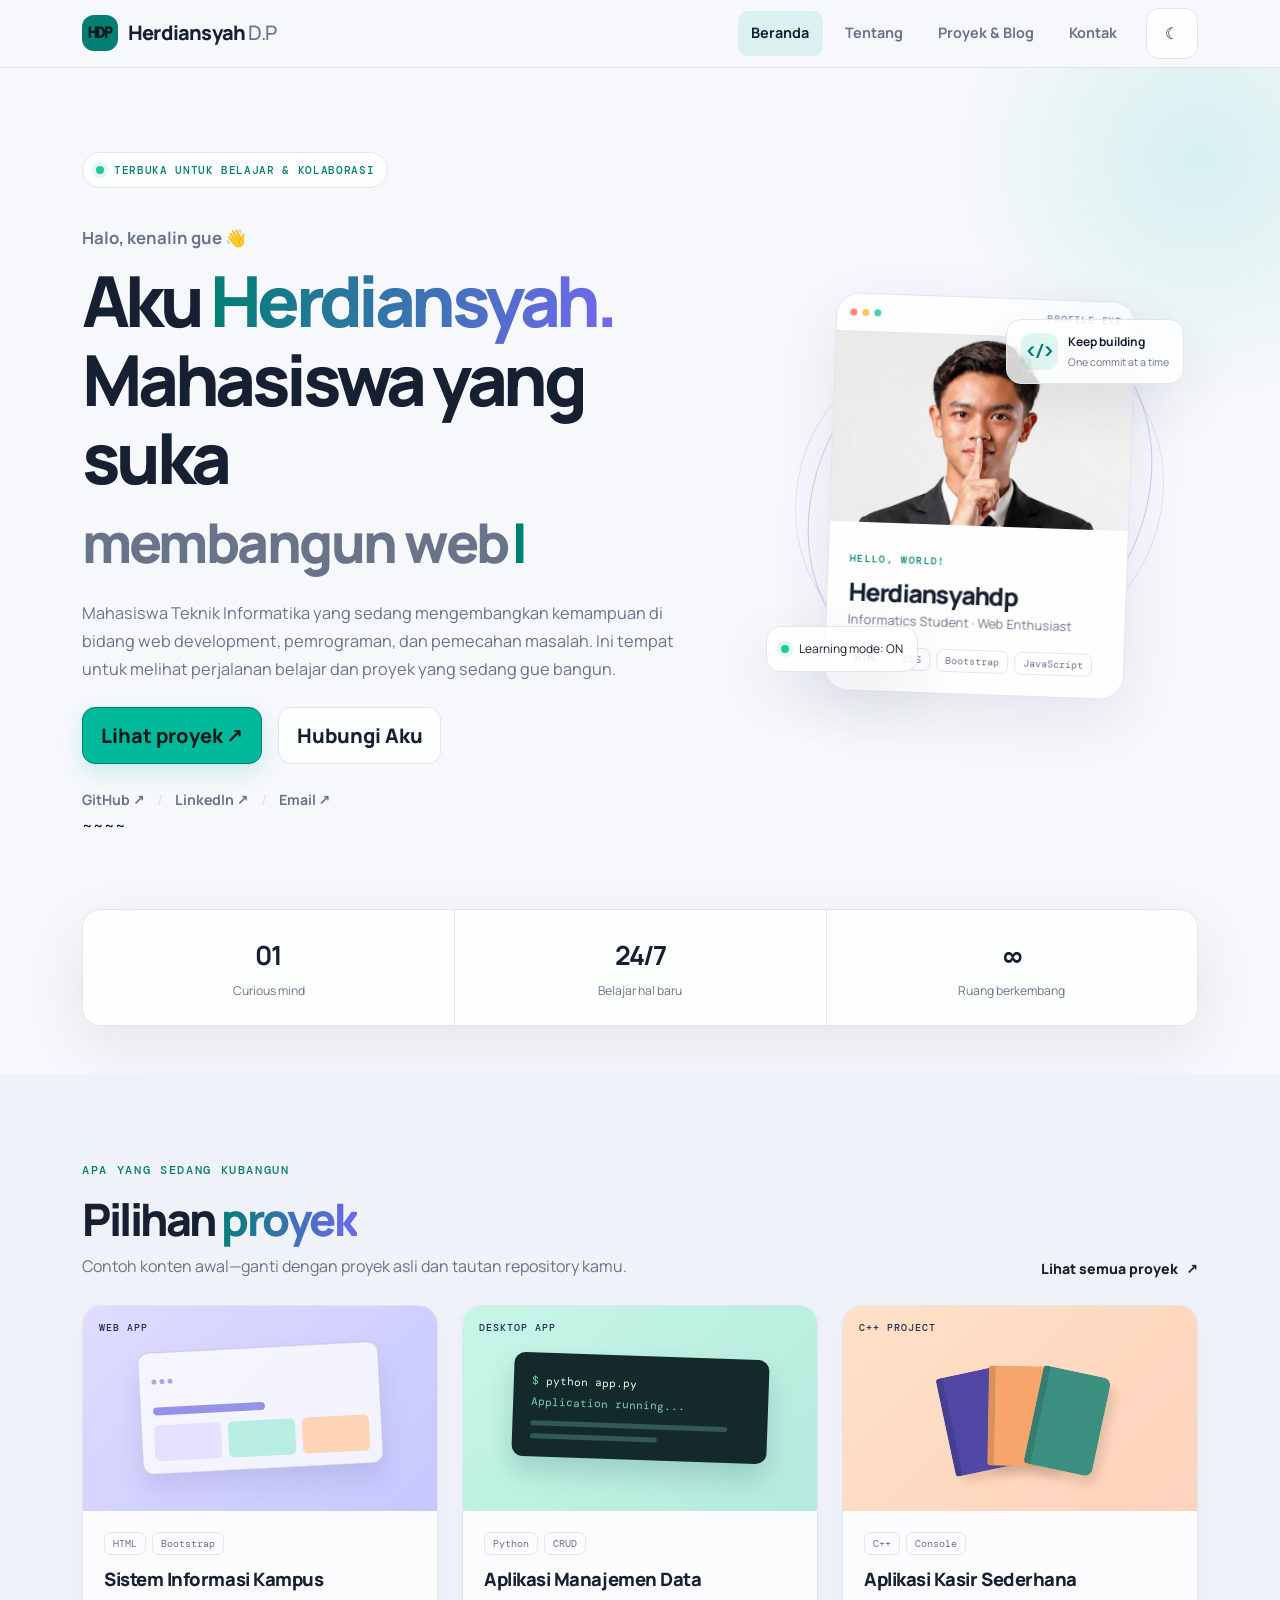
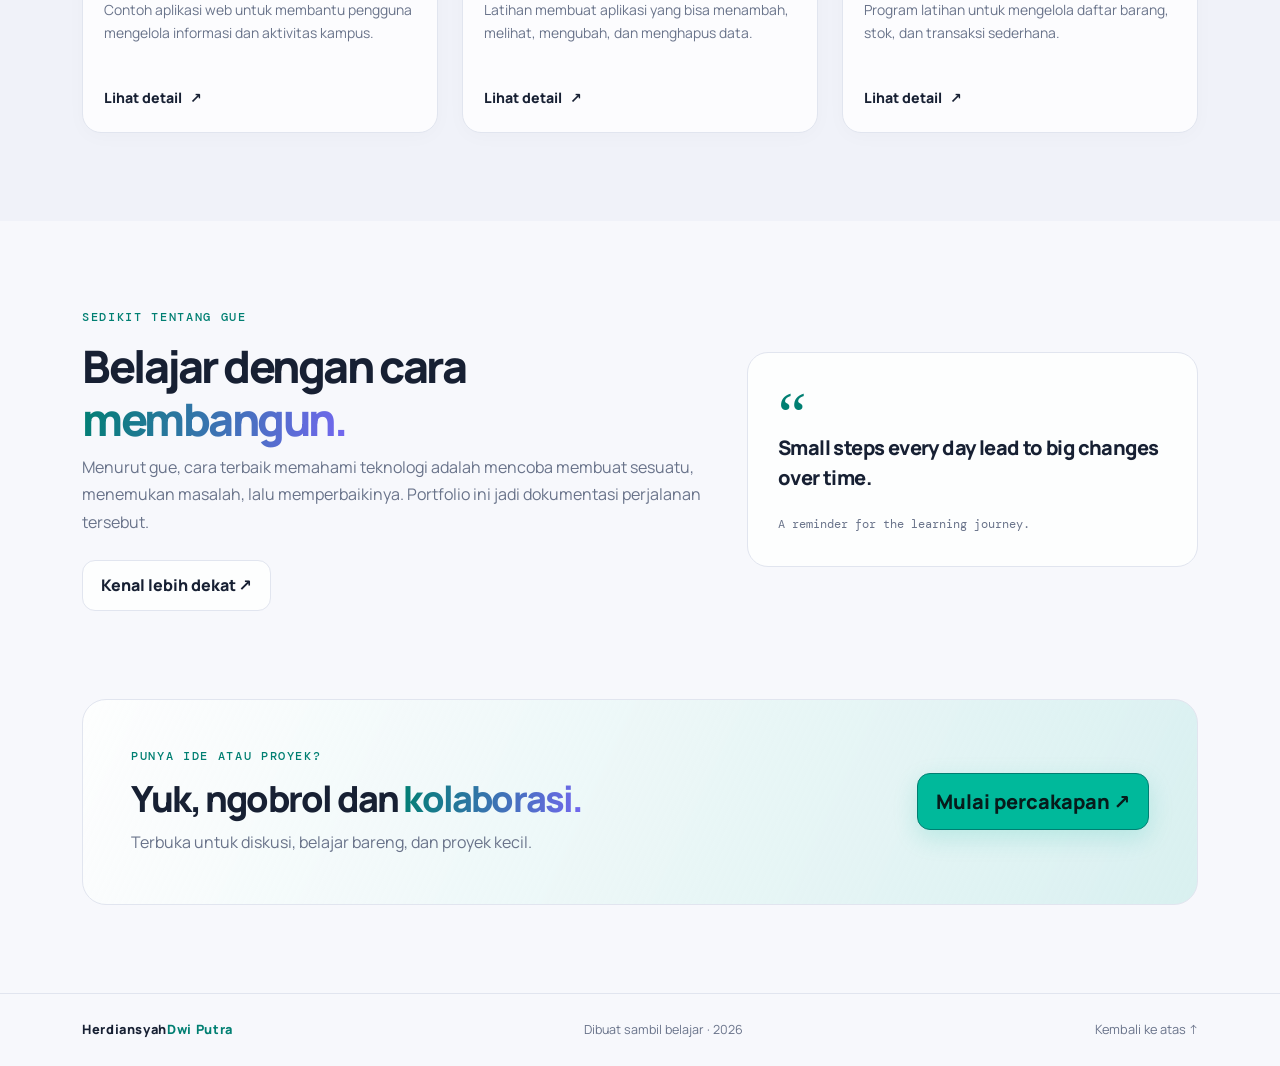
==== commit 2751fbc9: "update index" ====
--- a/index.html
+++ b/index.html
@@ -42,9 +42,9 @@
               <a class="btn btn-outline-soft btn-lg" href="kontak.html">Hubungi Aku</a>
             </div>
             <div class="social-row mt-4">
-              <a href="https://github.com/USERNAME" target="_blank" rel="noreferrer">GitHub ↗</a>
+              <a href="https://github.com/herdiansyahdp" target="_blank" rel="noreferrer">GitHub ↗</a>
               <span class="social-separator">/</span>
-              <a href="https://www.linkedin.com/in/USERNAME" target="_blank" rel="noreferrer">LinkedIn ↗</a>
+              <a href="https://www.linkedin.com/in/herdiansyah-dwi-putra-ba059b371" target="_blank" rel="noreferrer">LinkedIn ↗</a>
               <span class="social-separator">/</span>
               <a href="mailto:herdiansyahdp99@email.com">Email ↗</a>
             </div>~~~~
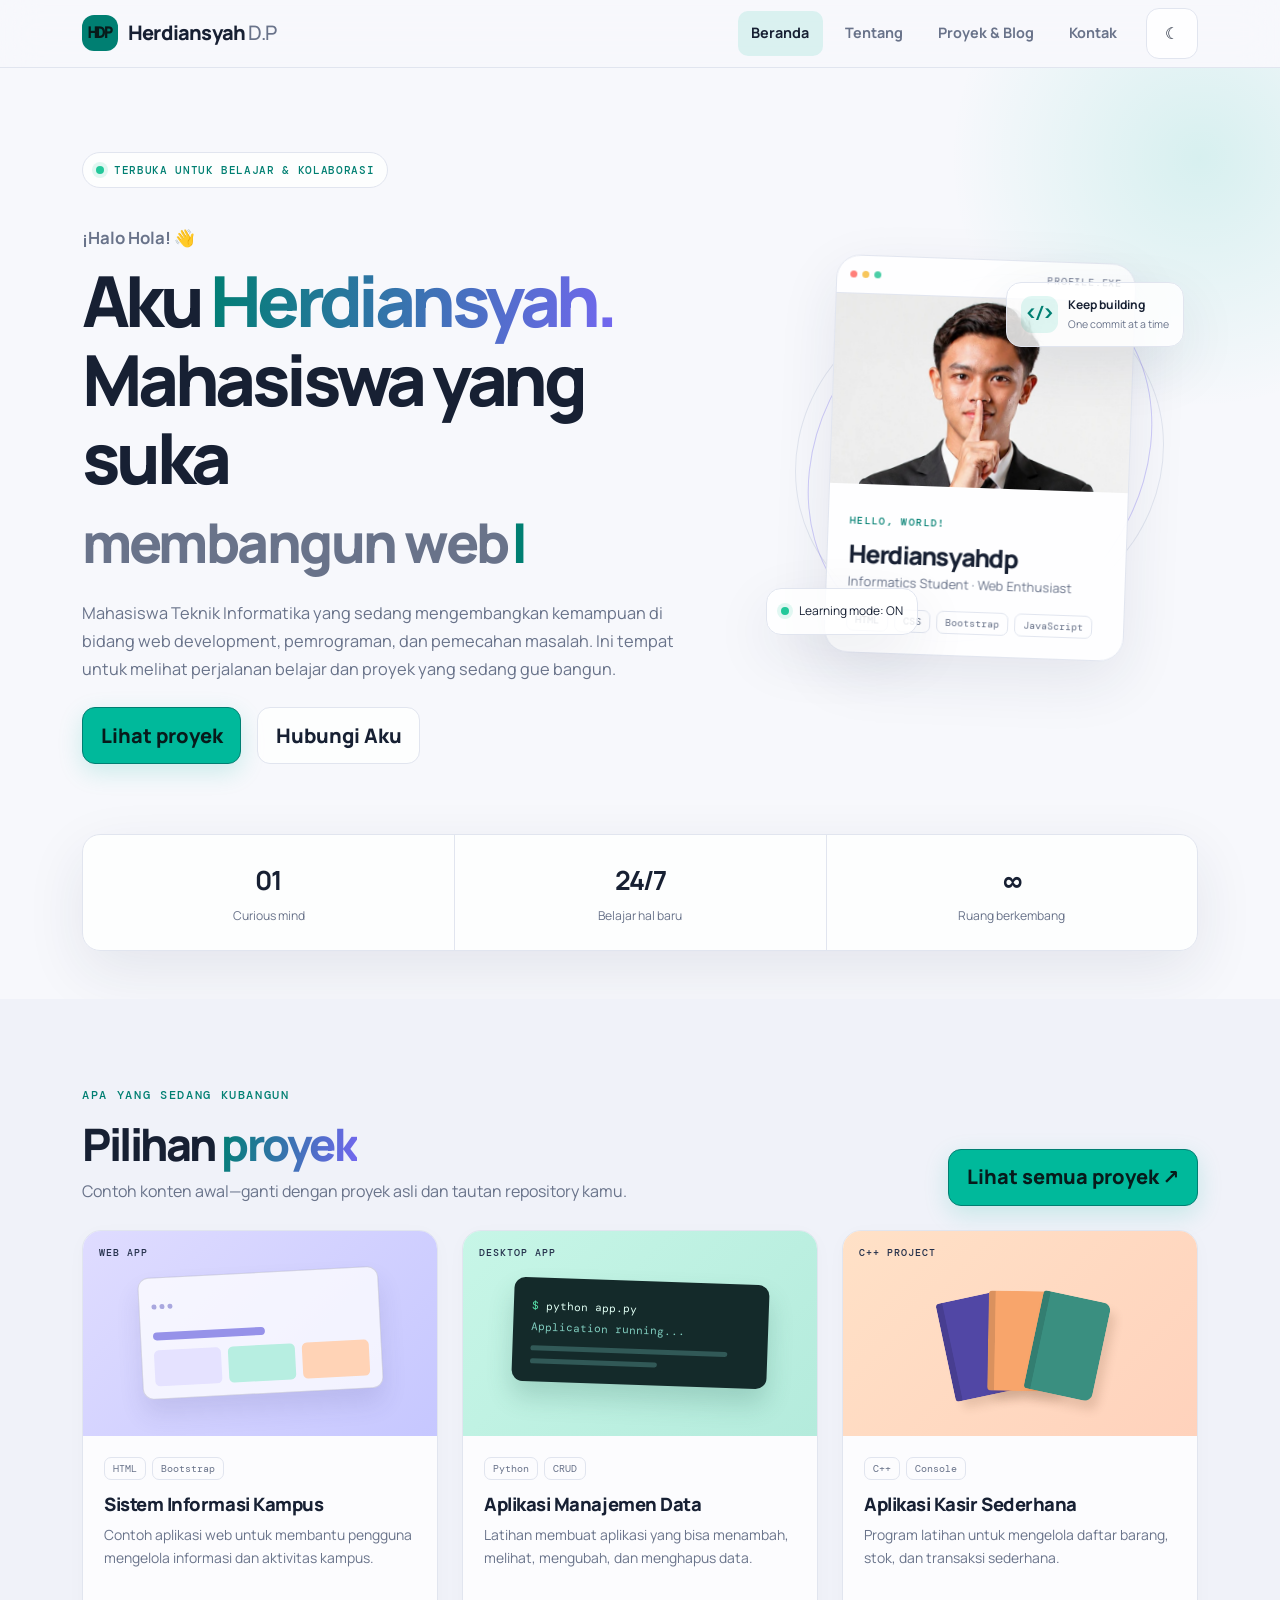
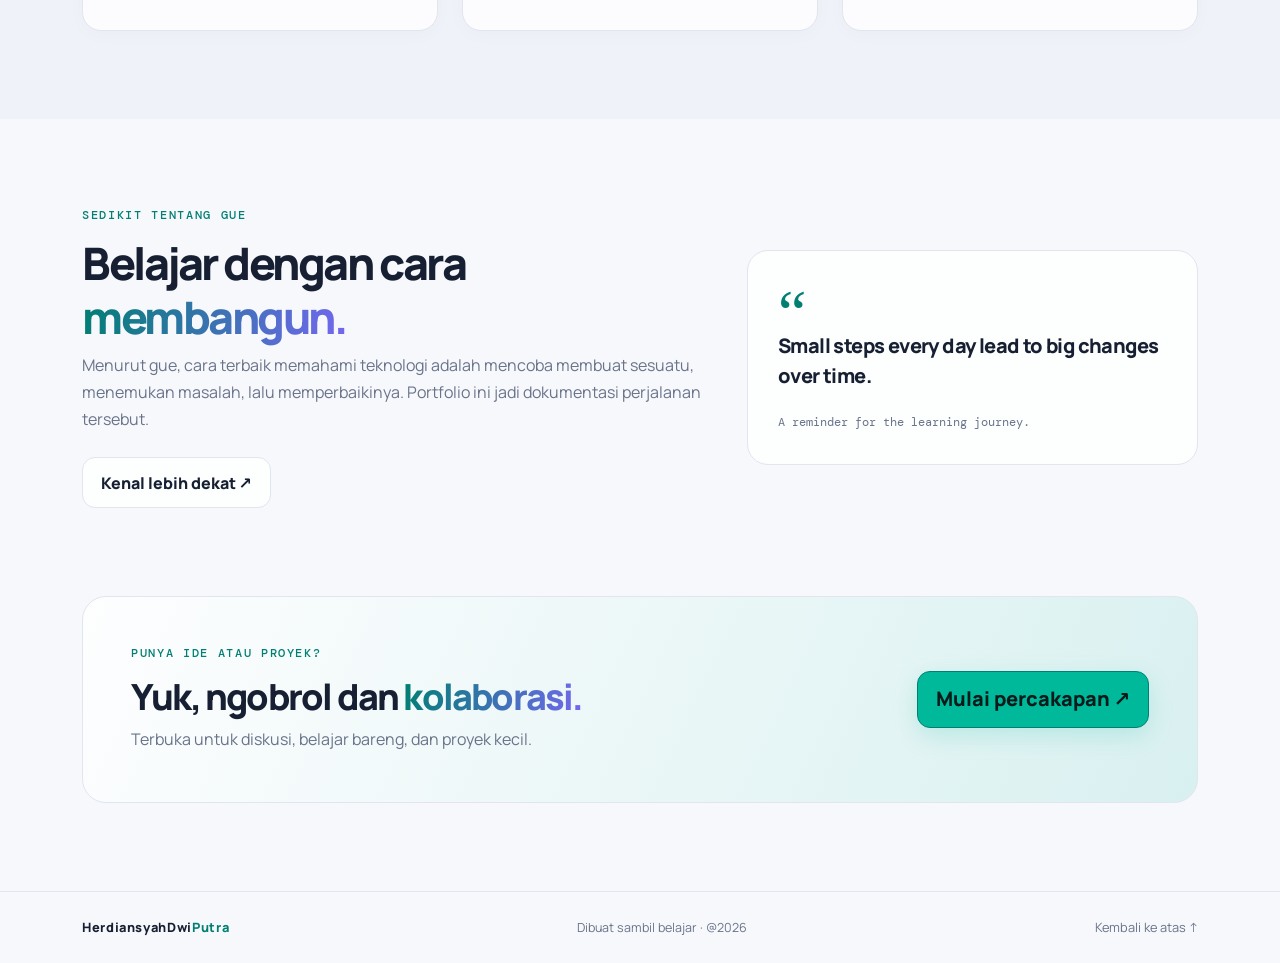
==== commit 1227fbaa: "update index 2" ====
--- a/index.html
+++ b/index.html
@@ -34,20 +34,13 @@
         <div class="row align-items-center g-5">
           <div class="col-lg-7 order-2 order-lg-1">
             <div class="eyebrow"><span class="status-dot"></span> TERBUKA UNTUK BELAJAR & KOLABORASI</div>
-            <p class="hero-kicker mt-4 mb-2">Halo, kenalin gue 👋</p>
+            <p class="hero-kicker mt-4 mb-2">¡Halo Hola! 👋</p>
             <h1 class="hero-title">Aku <span class="text-gradient">Herdiansyah.</span><br>Mahasiswa yang suka<br><span class="typed-wrap"><span id="typedRole">membangun web</span><span class="typing-caret">|</span></span></h1>
             <p class="hero-copy mt-4">Mahasiswa Teknik Informatika yang sedang mengembangkan kemampuan di bidang web development, pemrograman, dan pemecahan masalah. Ini tempat untuk melihat perjalanan belajar dan proyek yang sedang gue bangun.</p>
             <div class="d-flex flex-wrap gap-3 mt-4">
-              <a class="btn btn-accent btn-lg" href="blog.html">Lihat proyek <span aria-hidden="true">↗</span></a>
+              <a class="btn btn-accent btn-lg" href="blog.html">Lihat proyek <span aria-hidden="true"></span></a>
               <a class="btn btn-outline-soft btn-lg" href="kontak.html">Hubungi Aku</a>
             </div>
-            <div class="social-row mt-4">
-              <a href="https://github.com/herdiansyahdp" target="_blank" rel="noreferrer">GitHub ↗</a>
-              <span class="social-separator">/</span>
-              <a href="https://www.linkedin.com/in/herdiansyah-dwi-putra-ba059b371" target="_blank" rel="noreferrer">LinkedIn ↗</a>
-              <span class="social-separator">/</span>
-              <a href="mailto:herdiansyahdp99@email.com">Email ↗</a>
-            </div>~~~~
           </div>
           <div class="col-lg-5 order-1 order-lg-2">
             <div class="hero-visual mx-auto">
@@ -82,12 +75,12 @@
       <div class="container">
         <div class="section-heading d-flex flex-column flex-md-row justify-content-between align-items-md-end gap-3 mb-4">
           <div><p class="eyebrow">APA YANG SEDANG KUBANGUN</p><h2 class="section-title">Pilihan <span class="text-gradient">proyek</span></h2><p class="section-subtitle mb-0">Contoh konten awal—ganti dengan proyek asli dan tautan repository kamu.</p></div>
-          <a class="text-link" href="blog.html">Lihat semua proyek <span aria-hidden="true">↗</span></a>
+          <a class="btn btn-accent btn-lg flex-shrink" href="blog.html">Lihat semua proyek <span aria-hidden="true">↗</span></a>
         </div>
         <div class="row g-4">
-          <div class="col-md-6 col-lg-4"><article class="project-card h-100"><div class="project-art art-purple"><span class="art-label">WEB APP</span><div class="art-window"><i></i><i></i><i></i><div class="art-lines"></div><div class="art-blocks"><b></b><b></b><b></b></div></div></div><div class="project-content"><div class="tag-row"><span>HTML</span><span>Bootstrap</span></div><h3>Sistem Informasi Kampus</h3><p>Contoh aplikasi web untuk membantu pengguna mengelola informasi dan aktivitas kampus.</p><a class="text-link" href="blog.html">Lihat detail <span>↗</span></a></div></article></div>
-          <div class="col-md-6 col-lg-4"><article class="project-card h-100"><div class="project-art art-green"><span class="art-label">DESKTOP APP</span><div class="terminal-art"><span>$</span> python app.py<br><b>Application running...</b><div class="terminal-row"></div><div class="terminal-row short"></div></div></div><div class="project-content"><div class="tag-row"><span>Python</span><span>CRUD</span></div><h3>Aplikasi Manajemen Data</h3><p>Latihan membuat aplikasi yang bisa menambah, melihat, mengubah, dan menghapus data.</p><a class="text-link" href="blog.html">Lihat detail <span>↗</span></a></div></article></div>
-          <div class="col-md-6 col-lg-4"><article class="project-card h-100"><div class="project-art art-orange"><span class="art-label">C++ PROJECT</span><div class="book-art"><div class="book book-a"></div><div class="book book-b"></div><div class="book book-c"></div></div></div><div class="project-content"><div class="tag-row"><span>C++</span><span>Console</span></div><h3>Aplikasi Kasir Sederhana</h3><p>Program latihan untuk mengelola daftar barang, stok, dan transaksi sederhana.</p><a class="text-link" href="blog.html">Lihat detail <span>↗</span></a></div></article></div>
+          <div class="col-md-6 col-lg-4"><article class="project-card h-100"><div class="project-art art-purple"><span class="art-label">WEB APP</span><div class="art-window"><i></i><i></i><i></i><div class="art-lines"></div><div class="art-blocks"><b></b><b></b><b></b></div></div></div><div class="project-content"><div class="tag-row"><span>HTML</span><span>Bootstrap</span></div><h3>Sistem Informasi Kampus</h3><p>Contoh aplikasi web untuk membantu pengguna mengelola informasi dan aktivitas kampus.</p></div></article></div>
+          <div class="col-md-6 col-lg-4"><article class="project-card h-100"><div class="project-art art-green"><span class="art-label">DESKTOP APP</span><div class="terminal-art"><span>$</span> python app.py<br><b>Application running...</b><div class="terminal-row"></div><div class="terminal-row short"></div></div></div><div class="project-content"><div class="tag-row"><span>Python</span><span>CRUD</span></div><h3>Aplikasi Manajemen Data</h3><p>Latihan membuat aplikasi yang bisa menambah, melihat, mengubah, dan menghapus data.</p></div></article></div>
+          <div class="col-md-6 col-lg-4"><article class="project-card h-100"><div class="project-art art-orange"><span class="art-label">C++ PROJECT</span><div class="book-art"><div class="book book-a"></div><div class="book book-b"></div><div class="book book-c"></div></div></div><div class="project-content"><div class="tag-row"><span>C++</span><span>Console</span></div><h3>Aplikasi Kasir Sederhana</h3><p>Program latihan untuk mengelola daftar barang, stok, dan transaksi sederhana.</p></div></article></div>
         </div>
       </div>
     </section>
@@ -97,8 +90,8 @@
     <section class="section-pad pt-0"><div class="container"><div class="contact-banner d-flex flex-column flex-md-row align-items-md-center justify-content-between gap-4"><div><p class="eyebrow">PUNYA IDE ATAU PROYEK?</p><h2 class="mb-2">Yuk, ngobrol dan <span class="text-gradient">kolaborasi.</span></h2><p class="mb-0 muted-copy">Terbuka untuk diskusi, belajar bareng, dan proyek kecil.</p></div><a class="btn btn-accent btn-lg flex-shrink-0" href="kontak.html">Mulai percakapan ↗</a></div></div></section>
   </main>
 
-  <footer class="site-footer"><div class="container d-flex flex-column flex-md-row align-items-center justify-content-between gap-2"><a class="footer-brand" href="index.html">Herdiansyah<span>Dwi Putra</span></a><p class="mb-0">Dibuat sambil belajar · <span data-year></span></p><a href="#top" class="back-top">Kembali ke atas ↑</a></div></footer>
+  <footer class="site-footer"><div class="container d-flex flex-column flex-md-row align-items-center justify-content-between gap-2"><a class="footer-brand" href="index.html">HerdiansyahDwi<span>Putra</span></a><p class="mb-0">Dibuat sambil belajar · @<span data-year></span></p><a href="#top" class="back-top">Kembali ke atas ↑</a></div></footer>
   <script src="https://cdn.jsdelivr.net/npm/bootstrap@5.3.8/dist/js/bootstrap.bundle.min.js"></script>
   <script src="assets/js/main.js"></script>
 </body>
-</html>
+</html>
